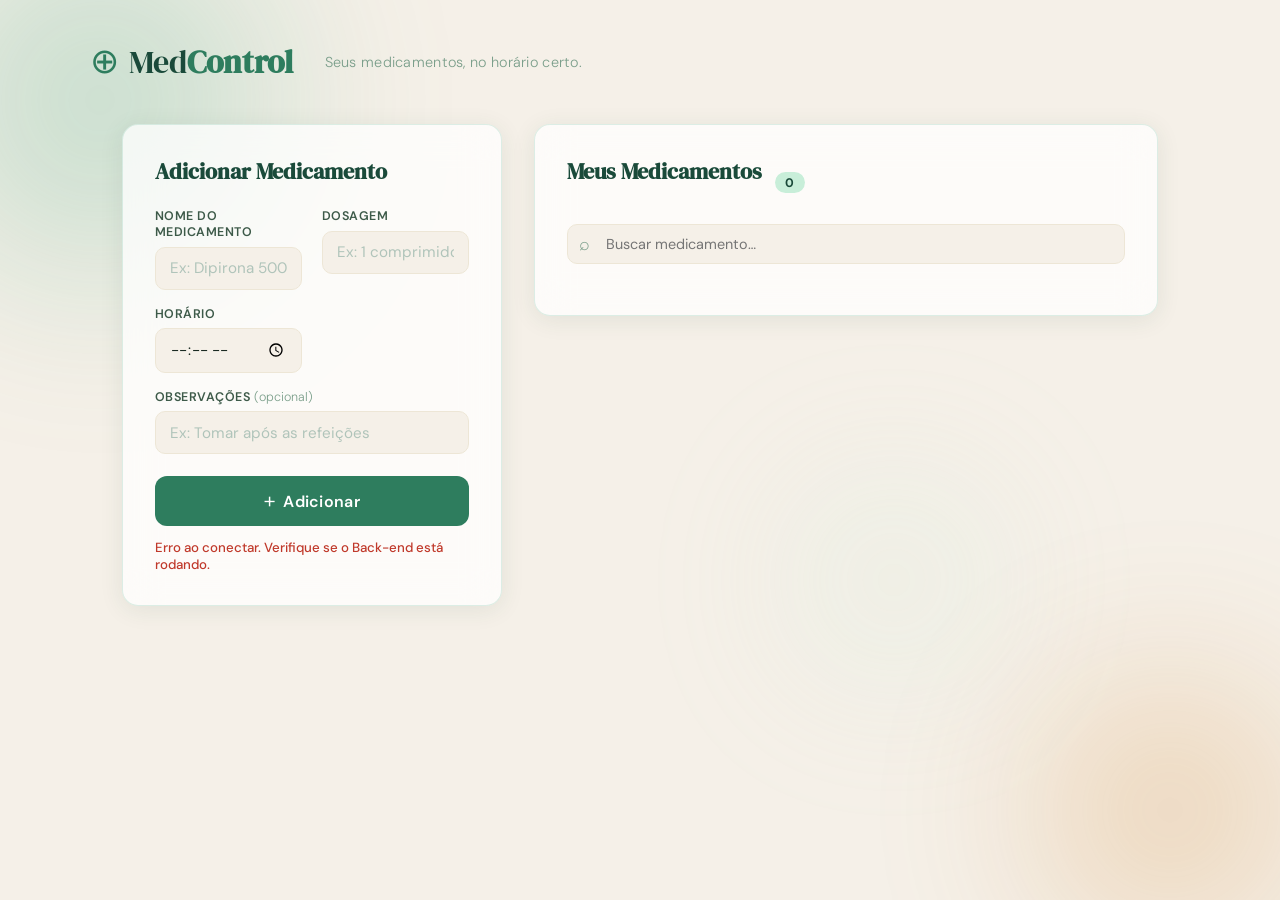
==== frontend/index.html @ b61b0a98 "Corrigindo o botão de adicionar e ajustando o caminho de inicialização do Uvicorn" ====
<!DOCTYPE html>
<html lang="pt-BR">
<head>
  <meta charset="UTF-8" />
  <meta name="viewport" content="width=device-width, initial-scale=1.0" />
  <title>MedControl — Seu Guia de Medicamentos</title>
  <link rel="stylesheet" href="style.css" />
  <link href="https://fonts.googleapis.com/css2?family=DM+Serif+Display:ital@0;1&family=DM+Sans:wght@300;400;500;600&display=swap" rel="stylesheet" />
</head>
<body>

  <div class="bg-orbs">
    <span class="orb orb-1"></span>
    <span class="orb orb-2"></span>
    <span class="orb orb-3"></span>
  </div>

  <header class="header">
    <div class="header-inner">
      <div class="logo">
        <span class="logo-icon">⊕</span>
        <span class="logo-text">Med<strong>Control</strong></span>
      </div>
      <p class="tagline">Seus medicamentos, no horário certo.</p>
    </div>
  </header>

  <main class="main">

    <section class="card card-form">
      <h2 class="card-title">Adicionar Medicamento</h2>

      <div class="form-grid">
        <div class="field">
          <label for="med-name">Nome do medicamento</label>
          <input type="text" id="med-name" placeholder="Ex: Dipirona 500mg" autocomplete="off" />
        </div>

        <div class="field">
          <label for="med-dose">Dosagem</label>
          <input type="text" id="med-dose" placeholder="Ex: 1 comprimido" autocomplete="off" />
        </div>

        <div class="field">
          <label for="med-time">Horário</label>
          <input type="time" id="med-time" />
        </div>

        <div class="field field-full">
          <label for="med-notes">Observações <span class="optional">(opcional)</span></label>
          <input type="text" id="med-notes" placeholder="Ex: Tomar após as refeições" autocomplete="off" />
        </div>
      </div>

      <button class="btn-add" id="btn-add">
        <span class="btn-icon">+</span> Adicionar
      </button>

      <p class="error-msg" id="error-msg"></p>
    </section>

    <section class="card card-list">
      <div class="list-header">
        <h2 class="card-title">Meus Medicamentos</h2>
        <span class="badge" id="count-badge">0</span>
      </div>

      <div class="search-wrap">
        <input type="text" id="search" placeholder="Buscar medicamento…" />
        <span class="search-icon">⌕</span>
      </div>

      <ul class="med-list" id="med-list">
        </ul>

      <div class="empty-state" id="empty-state">
        <span class="empty-icon">💊</span>
        <p>Nenhum medicamento cadastrado ainda.</p>
        <p class="empty-sub">Adicione o primeiro usando o formulário ao lado.</p>
      </div>
    </section>

  </main>

  <div class="modal-overlay" id="modal-overlay" style="display: none;">
    <div class="modal">
      <div class="modal-icon">⚠</div>
      <h3>Remover medicamento?</h3>
      <p id="modal-msg">Tem certeza que deseja remover este medicamento?</p>
      <div class="modal-actions">
        <button class="btn-cancel" id="btn-cancel">Cancelar</button>
        <button class="btn-confirm" id="btn-confirm">Sim, remover</button>
      </div>
    </div>
  </div>

  <div class="toast" id="toast"></div>

  <script src="./script.js" defer></script>
</body>
</html>
---- frontend/style.css ----
*,
*::before,
*::after {
    box-sizing: border-box;
    margin: 0;
    padding: 0;
}

:root {
    --green-deep: #1a4a3a;
    --green-mid: #2e7d5e;
    --green-light: #4aad87;
    --green-pale: #c8eed9;
    --cream: #f5f0e8;
    --cream-dark: #ede6d6;
    --amber: #d4832a;
    --amber-light: #f5c87e;
    --red: #c0392b;
    --text-dark: #1a2a22;
    --text-mid: #3d5a49;
    --text-light: #7a9e8a;
    --radius: 16px;
    --shadow: 0 8px 32px rgba(30, 74, 56, .12);
    --shadow-card: 0 4px 24px rgba(30, 74, 56, .09);
}

html {
    scroll-behavior: smooth;
}

body {
    font-family: 'DM Sans', sans-serif;
    background: var(--cream);
    color: var(--text-dark);
    min-height: 100vh;
    overflow-x: hidden;
}

/* ── Background orbs ── */
.bg-orbs {
    position: fixed;
    inset: 0;
    pointer-events: none;
    z-index: 0;
    overflow: hidden;
}

.orb {
    position: absolute;
    border-radius: 50%;
    filter: blur(80px);
    opacity: .35;
}

.orb-1 {
    width: 520px;
    height: 520px;
    background: radial-gradient(circle, #4aad87, transparent 70%);
    top: -160px;
    left: -160px;
    animation: drift 12s ease-in-out infinite alternate;
}

.orb-2 {
    width: 380px;
    height: 380px;
    background: radial-gradient(circle, #d4832a, transparent 70%);
    bottom: -100px;
    right: -80px;
    animation: drift 16s ease-in-out infinite alternate-reverse;
}

.orb-3 {
    width: 260px;
    height: 260px;
    background: radial-gradient(circle, #c8eed9, transparent 70%);
    top: 50%;
    right: 20%;
    animation: drift 20s ease-in-out infinite alternate;
}

@keyframes drift {
    from {
        transform: translate(0, 0);
    }

    to {
        transform: translate(30px, 30px);
    }
}

/* ── Header ── */
.header {
    position: relative;
    z-index: 1;
    padding: 2.5rem 2rem 1.5rem;
}

.header-inner {
    max-width: 1100px;
    margin: 0 auto;
    display: flex;
    align-items: center;
    gap: 2rem;
    flex-wrap: wrap;
}

.logo {
    display: flex;
    align-items: center;
    gap: .6rem;
    font-family: 'DM Serif Display', serif;
    font-size: 2rem;
    color: var(--green-deep);
}

.logo-icon {
    font-size: 2.2rem;
    color: var(--green-mid);
    line-height: 1;
}

.logo-text strong {
    color: var(--green-mid);
}

.tagline {
    font-size: .9rem;
    color: var(--text-light);
    font-weight: 300;
    letter-spacing: .02em;
}

/* ── Main layout ── */
.main {
    position: relative;
    z-index: 1;
    max-width: 1100px;
    margin: 0 auto;
    padding: 1rem 2rem 4rem;
    display: grid;
    grid-template-columns: 380px 1fr;
    gap: 2rem;
    align-items: start;
}

/* ── Cards ── */
.card {
    background: rgba(255, 255, 255, .75);
    backdrop-filter: blur(18px);
    -webkit-backdrop-filter: blur(18px);
    border: 1px solid rgba(74, 173, 135, .18);
    border-radius: var(--radius);
    padding: 2rem;
    box-shadow: var(--shadow-card);
    animation: fadeUp .5s ease both;
}

.card-list {
    animation-delay: .12s;
}

@keyframes fadeUp {
    from {
        opacity: 0;
        transform: translateY(20px);
    }

    to {
        opacity: 1;
        transform: translateY(0);
    }
}

.card-title {
    font-family: 'DM Serif Display', serif;
    font-size: 1.35rem;
    color: var(--green-deep);
    margin-bottom: 1.4rem;
}

/* ── Form ── */
.form-grid {
    display: grid;
    grid-template-columns: 1fr 1fr;
    gap: 1rem 1.2rem;
    margin-bottom: 1.4rem;
}

.field-full {
    grid-column: 1 / -1;
}

.field {
    display: flex;
    flex-direction: column;
    gap: .4rem;
}

.field label {
    font-size: .78rem;
    font-weight: 600;
    color: var(--text-mid);
    letter-spacing: .04em;
    text-transform: uppercase;
}

.optional {
    font-weight: 300;
    text-transform: none;
    color: var(--text-light);
    letter-spacing: 0;
}

.field input {
    background: var(--cream);
    border: 1.5px solid var(--cream-dark);
    border-radius: 10px;
    padding: .65rem .9rem;
    font-family: 'DM Sans', sans-serif;
    font-size: .95rem;
    color: var(--text-dark);
    transition: border-color .2s, box-shadow .2s;
    outline: none;
    width: 100%;
}

.field input:focus {
    border-color: var(--green-light);
    box-shadow: 0 0 0 3px rgba(74, 173, 135, .15);
}

.field input::placeholder {
    color: #b0c4ba;
}

.field input[type="time"] {
    cursor: pointer;
}

/* ── Botão adicionar ── */
.btn-add {
    width: 100%;
    background: var(--green-mid);
    color: #fff;
    border: none;
    border-radius: 12px;
    padding: .85rem 1.4rem;
    font-family: 'DM Sans', sans-serif;
    font-size: 1rem;
    font-weight: 600;
    cursor: pointer;
    display: flex;
    align-items: center;
    justify-content: center;
    gap: .5rem;
    transition: background .2s, transform .15s, box-shadow .2s;
    letter-spacing: .02em;
}

.btn-add:hover {
    background: var(--green-deep);
    transform: translateY(-2px);
    box-shadow: 0 6px 20px rgba(30, 74, 56, .25);
}

.btn-add:active {
    transform: translateY(0);
}

.btn-icon {
    font-size: 1.4rem;
    line-height: 1;
    font-weight: 300;
}

/* ── Erro ── */
.error-msg {
    margin-top: .8rem;
    font-size: .83rem;
    color: var(--red);
    min-height: 1.2em;
    font-weight: 500;
}

/* ── Lista header ── */
.list-header {
    display: flex;
    align-items: center;
    gap: .8rem;
    margin-bottom: 1rem;
}

.badge {
    background: var(--green-pale);
    color: var(--green-deep);
    border-radius: 20px;
    padding: .15rem .65rem;
    font-size: .78rem;
    font-weight: 700;
    min-width: 28px;
    text-align: center;
    transition: transform .2s;
}

/* ── Busca ── */
.search-wrap {
    position: relative;
    margin-bottom: 1.2rem;
}

.search-wrap input {
    width: 100%;
    background: var(--cream);
    border: 1.5px solid var(--cream-dark);
    border-radius: 10px;
    padding: .6rem .9rem .6rem 2.4rem;
    font-family: 'DM Sans', sans-serif;
    font-size: .9rem;
    color: var(--text-dark);
    outline: none;
    transition: border-color .2s, box-shadow .2s;
}

.search-wrap input:focus {
    border-color: var(--green-light);
    box-shadow: 0 0 0 3px rgba(74, 173, 135, .13);
}

.search-icon {
    position: absolute;
    left: .75rem;
    top: 50%;
    transform: translateY(-50%);
    color: var(--text-light);
    font-size: 1.1rem;
    pointer-events: none;
}

/* ── Lista de itens ── */
.med-list {
    list-style: none;
    display: flex;
    flex-direction: column;
    gap: .75rem;
    max-height: 440px;
    overflow-y: auto;
    padding-right: 4px;
}

.med-list::-webkit-scrollbar {
    width: 5px;
}

.med-list::-webkit-scrollbar-track {
    background: transparent;
}

.med-list::-webkit-scrollbar-thumb {
    background: var(--green-pale);
    border-radius: 10px;
}

/* ── Item ── */
.med-item {
    background: var(--cream);
    border: 1px solid var(--cream-dark);
    border-radius: 12px;
    padding: 1rem 1.1rem;
    display: grid;
    grid-template-columns: auto 1fr auto;
    align-items: center;
    gap: .8rem 1rem;
    animation: slideIn .3s ease both;
    transition: box-shadow .2s, transform .2s;
}

.med-item:hover {
    box-shadow: 0 4px 16px rgba(30, 74, 56, .1);
    transform: translateY(-1px);
}

@keyframes slideIn {
    from {
        opacity: 0;
        transform: translateX(-14px);
    }

    to {
        opacity: 1;
        transform: translateX(0);
    }
}

.med-item.removing {
    animation: slideOut .3s ease forwards;
}

@keyframes slideOut {
    to {
        opacity: 0;
        transform: translateX(20px);
        max-height: 0;
        padding: 0;
        margin: 0;
    }
}

.item-time-badge {
    background: var(--green-deep);
    color: #fff;
    border-radius: 8px;
    padding: .35rem .6rem;
    font-size: .82rem;
    font-weight: 700;
    letter-spacing: .05em;
    white-space: nowrap;
    font-variant-numeric: tabular-nums;
}

.item-info {
    overflow: hidden;
}

.item-name {
    font-weight: 600;
    font-size: 1rem;
    color: var(--text-dark);
    white-space: nowrap;
    overflow: hidden;
    text-overflow: ellipsis;
}

.item-dose {
    font-size: .8rem;
    color: var(--green-mid);
    font-weight: 500;
    margin-top: .15rem;
}

.item-notes {
    font-size: .78rem;
    color: var(--text-light);
    margin-top: .15rem;
    white-space: nowrap;
    overflow: hidden;
    text-overflow: ellipsis;
}

.btn-remove {
    background: none;
    border: 1.5px solid #e0d0d0;
    border-radius: 8px;
    width: 34px;
    height: 34px;
    display: flex;
    align-items: center;
    justify-content: center;
    cursor: pointer;
    color: #c0392b;
    font-size: 1rem;
    transition: background .18s, border-color .18s, transform .15s;
    flex-shrink: 0;
}

.btn-remove:hover {
    background: #ffeaea;
    border-color: #c0392b;
    transform: scale(1.1);
}

/* ── Empty state ── */
.empty-state {
    text-align: center;
    padding: 3rem 1rem;
    display: none;
    flex-direction: column;
    align-items: center;
    gap: .6rem;
}

.empty-state.visible {
    display: flex;
}

.empty-icon {
    font-size: 2.5rem;
}

.empty-state p {
    color: var(--text-mid);
    font-size: .95rem;
}

.empty-sub {
    color: var(--text-light) !important;
    font-size: .83rem !important;
}

/* ── Modal ── */
.modal-overlay {
    position: fixed;
    inset: 0;
    background: rgba(15, 35, 25, .45);
    backdrop-filter: blur(4px);
    z-index: 100;
    display: flex;
    align-items: center;
    justify-content: center;
    opacity: 0;
    pointer-events: none;
    transition: opacity .25s;
}

.modal-overlay.active {
    opacity: 1;
    pointer-events: all;
}

.modal {
    background: #fff;
    border-radius: var(--radius);
    padding: 2.2rem 2rem;
    max-width: 380px;
    width: 90%;
    text-align: center;
    box-shadow: 0 20px 60px rgba(15, 35, 25, .25);
    transform: scale(.92) translateY(16px);
    transition: transform .28s cubic-bezier(.34, 1.56, .64, 1);
}

.modal-overlay.active .modal {
    transform: scale(1) translateY(0);
}

.modal-icon {
    font-size: 2rem;
    color: var(--amber);
    margin-bottom: .8rem;
}

.modal h3 {
    font-family: 'DM Serif Display', serif;
    font-size: 1.3rem;
    color: var(--text-dark);
    margin-bottom: .5rem;
}

.modal p {
    color: var(--text-mid);
    font-size: .93rem;
}

.modal-actions {
    display: flex;
    gap: .8rem;
    margin-top: 1.5rem;
}

.btn-cancel,
.btn-confirm {
    flex: 1;
    border-radius: 10px;
    padding: .75rem;
    font-family: 'DM Sans', sans-serif;
    font-size: .95rem;
    font-weight: 600;
    cursor: pointer;
    border: none;
    transition: background .18s, transform .15s;
}

.btn-cancel {
    background: var(--cream-dark);
    color: var(--text-mid);
}

.btn-cancel:hover {
    background: #ddd6c8;
}

.btn-confirm {
    background: var(--red);
    color: #fff;
}

.btn-confirm:hover {
    background: #a93226;
    transform: translateY(-1px);
}

/* ── Toast ── */
.toast {
    position: fixed;
    bottom: 2rem;
    left: 50%;
    transform: translateX(-50%) translateY(80px);
    background: var(--green-deep);
    color: #fff;
    padding: .75rem 1.4rem;
    border-radius: 30px;
    font-size: .9rem;
    font-weight: 500;
    opacity: 0;
    transition: transform .35s cubic-bezier(.34, 1.56, .64, 1), opacity .3s;
    z-index: 200;
    white-space: nowrap;
    box-shadow: 0 6px 24px rgba(15, 35, 25, .22);
    pointer-events: none;
}

.toast.show {
    opacity: 1;
    transform: translateX(-50%) translateY(0);
}

/* ── Responsivo ── */
@media (max-width: 820px) {
    .main {
        grid-template-columns: 1fr;
        padding: 1rem 1.2rem 3rem;
    }

    .form-grid {
        grid-template-columns: 1fr;
    }

    .field-full {
        grid-column: auto;
    }

    .header-inner {
        flex-direction: column;
        align-items: flex-start;
        gap: .4rem;
    }
}

@media (max-width: 480px) {
    .logo {
        font-size: 1.6rem;
    }

    .card {
        padding: 1.4rem 1.2rem;
    }

    .med-item {
        grid-template-columns: auto 1fr auto;
        gap: .6rem;
    }
}
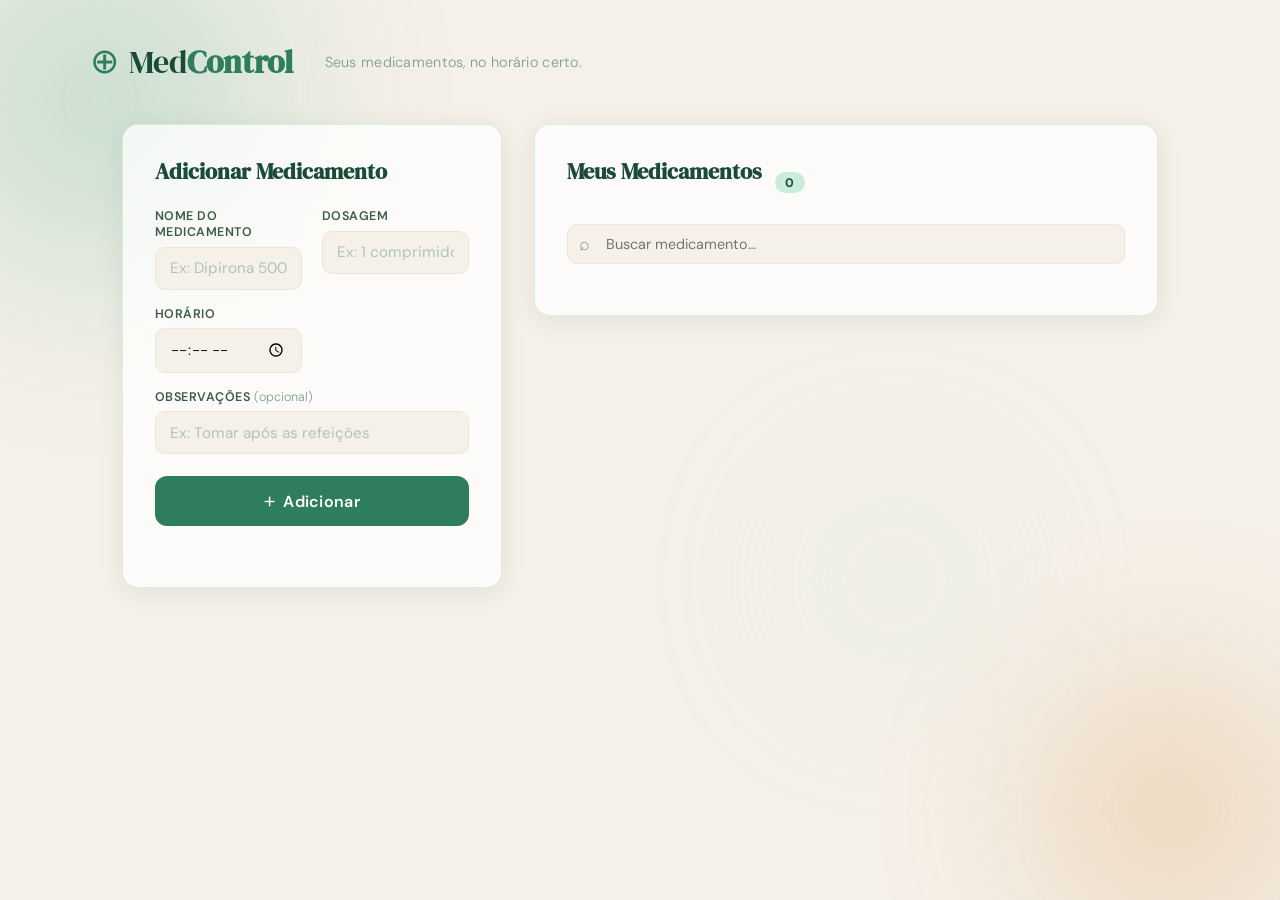
==== commit a9c4e0e9: "Teste de diagnostico: JS com alertas e correcao final" ====
--- a/frontend/index.html
+++ b/frontend/index.html
@@ -96,6 +96,6 @@
 
   <div class="toast" id="toast"></div>
 
-  <script src="./script.js" defer></script>
+  <script src="script.js"></script>
 </body>
 </html>
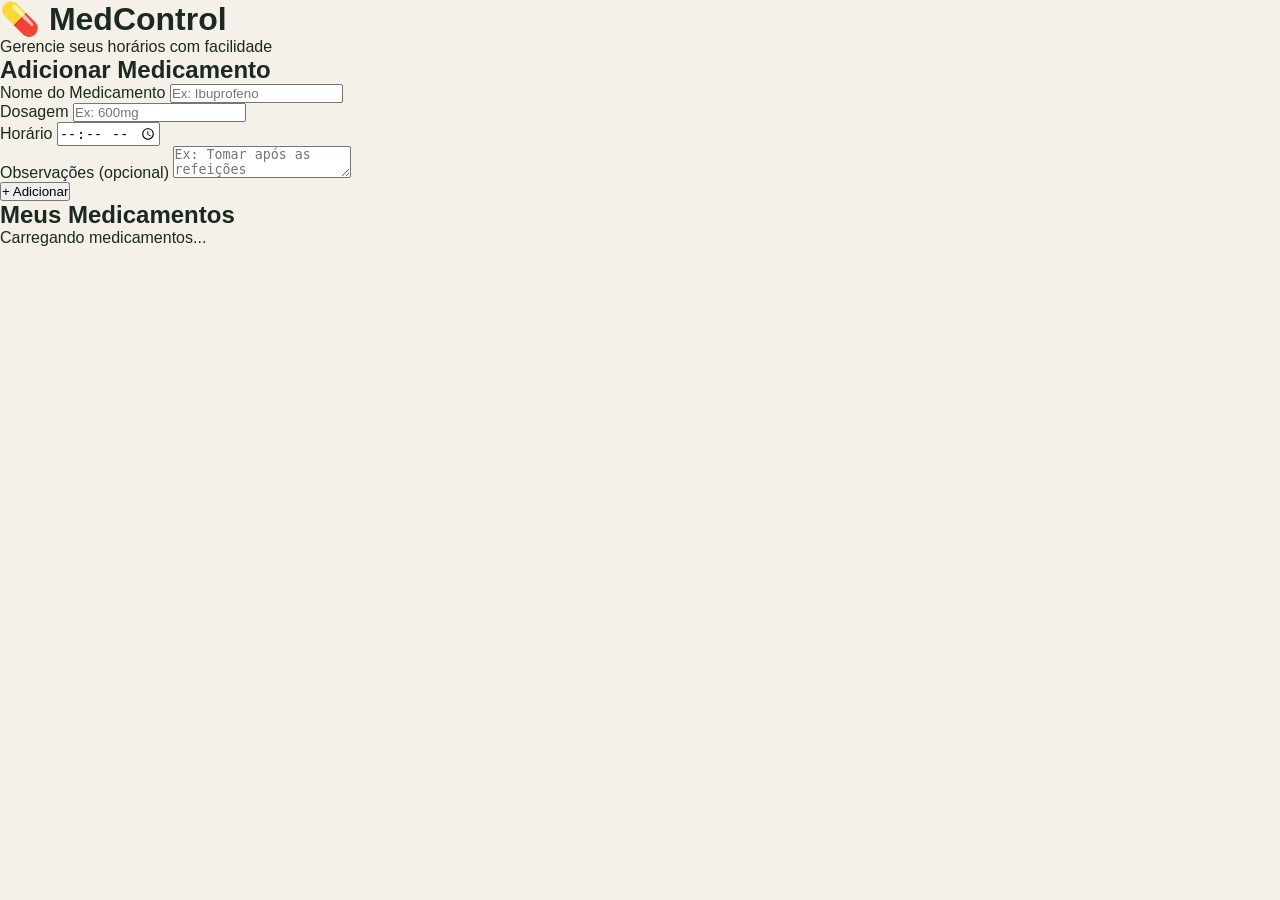
==== commit 21388a95: "HTML corrigido com todos os IDs necessarios" ====
--- a/frontend/index.html
+++ b/frontend/index.html
@@ -1,101 +1,56 @@
 <!DOCTYPE html>
-<html lang="pt-BR">
+<html lang="pt-br">
 <head>
-  <meta charset="UTF-8" />
-  <meta name="viewport" content="width=device-width, initial-scale=1.0" />
-  <title>MedControl — Seu Guia de Medicamentos</title>
-  <link rel="stylesheet" href="style.css" />
-  <link href="https://fonts.googleapis.com/css2?family=DM+Serif+Display:ital@0;1&family=DM+Sans:wght@300;400;500;600&display=swap" rel="stylesheet" />
+    <meta charset="UTF-8">
+    <meta name="viewport" content="width=device-width, initial-scale=1.0">
+    <title>MedControl - Gerenciador de Medicamentos</title>
+    <link rel="stylesheet" href="style.css">
 </head>
 <body>
 
-  <div class="bg-orbs">
-    <span class="orb orb-1"></span>
-    <span class="orb orb-2"></span>
-    <span class="orb orb-3"></span>
-  </div>
+    <div class="container">
+        <header>
+            <h1>💊 MedControl</h1>
+            <p>Gerencie seus horários com facilidade</p>
+        </header>
 
-  <header class="header">
-    <div class="header-inner">
-      <div class="logo">
-        <span class="logo-icon">⊕</span>
-        <span class="logo-text">Med<strong>Control</strong></span>
-      </div>
-      <p class="tagline">Seus medicamentos, no horário certo.</p>
+        <main>
+            <section class="form-section">
+                <h2>Adicionar Medicamento</h2>
+                <form id="form-medicamento">
+                    <div class="input-group">
+                        <label for="nome">Nome do Medicamento</label>
+                        <input type="text" id="nome" placeholder="Ex: Ibuprofeno" required>
+                    </div>
+
+                    <div class="input-group">
+                        <label for="dosagem">Dosagem</label>
+                        <input type="text" id="dosagem" placeholder="Ex: 600mg" required>
+                    </div>
+
+                    <div class="input-group">
+                        <label for="horario">Horário</label>
+                        <input type="time" id="horario" required>
+                    </div>
+
+                    <div class="input-group">
+                        <label for="observacoes">Observações (opcional)</label>
+                        <textarea id="observacoes" placeholder="Ex: Tomar após as refeições"></textarea>
+                    </div>
+
+                    <button type="submit" id="btn-adicionar">+ Adicionar</button>
+                </form>
+            </section>
+
+            <section class="lista-section">
+                <h2>Meus Medicamentos</h2>
+                <div id="lista-medicamentos">
+                    <p class="loading">Carregando medicamentos...</p>
+                </div>
+            </section>
+        </main>
     </div>
-  </header>
 
-  <main class="main">
-
-    <section class="card card-form">
-      <h2 class="card-title">Adicionar Medicamento</h2>
-
-      <div class="form-grid">
-        <div class="field">
-          <label for="med-name">Nome do medicamento</label>
-          <input type="text" id="med-name" placeholder="Ex: Dipirona 500mg" autocomplete="off" />
-        </div>
-
-        <div class="field">
-          <label for="med-dose">Dosagem</label>
-          <input type="text" id="med-dose" placeholder="Ex: 1 comprimido" autocomplete="off" />
-        </div>
-
-        <div class="field">
-          <label for="med-time">Horário</label>
-          <input type="time" id="med-time" />
-        </div>
-
-        <div class="field field-full">
-          <label for="med-notes">Observações <span class="optional">(opcional)</span></label>
-          <input type="text" id="med-notes" placeholder="Ex: Tomar após as refeições" autocomplete="off" />
-        </div>
-      </div>
-
-      <button class="btn-add" id="btn-add">
-        <span class="btn-icon">+</span> Adicionar
-      </button>
-
-      <p class="error-msg" id="error-msg"></p>
-    </section>
-
-    <section class="card card-list">
-      <div class="list-header">
-        <h2 class="card-title">Meus Medicamentos</h2>
-        <span class="badge" id="count-badge">0</span>
-      </div>
-
-      <div class="search-wrap">
-        <input type="text" id="search" placeholder="Buscar medicamento…" />
-        <span class="search-icon">⌕</span>
-      </div>
-
-      <ul class="med-list" id="med-list">
-        </ul>
-
-      <div class="empty-state" id="empty-state">
-        <span class="empty-icon">💊</span>
-        <p>Nenhum medicamento cadastrado ainda.</p>
-        <p class="empty-sub">Adicione o primeiro usando o formulário ao lado.</p>
-      </div>
-    </section>
-
-  </main>
-
-  <div class="modal-overlay" id="modal-overlay" style="display: none;">
-    <div class="modal">
-      <div class="modal-icon">⚠</div>
-      <h3>Remover medicamento?</h3>
-      <p id="modal-msg">Tem certeza que deseja remover este medicamento?</p>
-      <div class="modal-actions">
-        <button class="btn-cancel" id="btn-cancel">Cancelar</button>
-        <button class="btn-confirm" id="btn-confirm">Sim, remover</button>
-      </div>
-    </div>
-  </div>
-
-  <div class="toast" id="toast"></div>
-
-  <script src="script.js"></script>
+    <script src="script.js"></script>
 </body>
 </html>
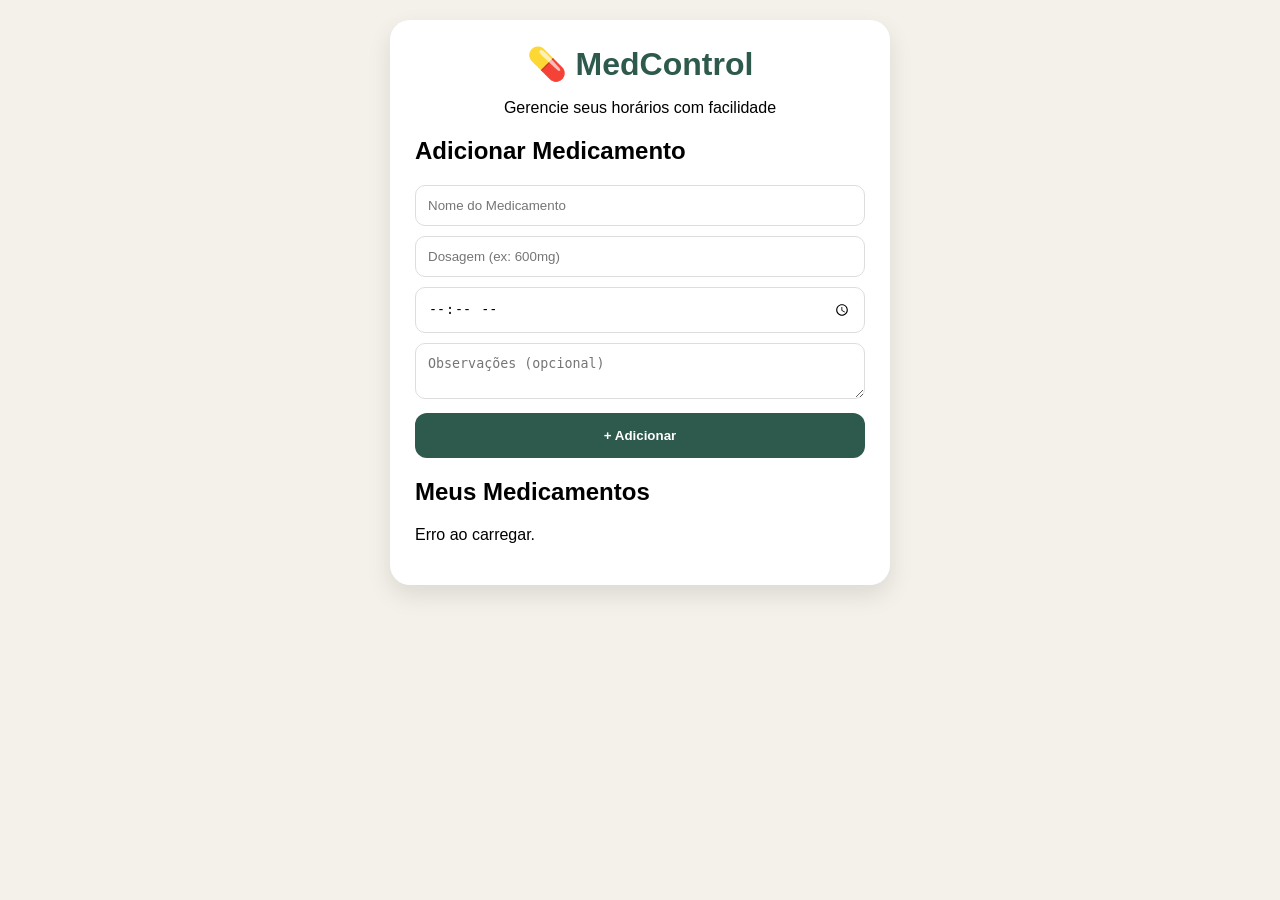
==== commit 0a96e7ce: "Sistema completo com remover e visual novo" ====
--- a/frontend/index.html
+++ b/frontend/index.html
@@ -3,54 +3,34 @@
 <head>
     <meta charset="UTF-8">
     <meta name="viewport" content="width=device-width, initial-scale=1.0">
-    <title>MedControl - Gerenciador de Medicamentos</title>
+    <title>MedControl</title>
     <link rel="stylesheet" href="style.css">
 </head>
 <body>
-
     <div class="container">
         <header>
             <h1>💊 MedControl</h1>
             <p>Gerencie seus horários com facilidade</p>
         </header>
 
-        <main>
-            <section class="form-section">
-                <h2>Adicionar Medicamento</h2>
-                <form id="form-medicamento">
-                    <div class="input-group">
-                        <label for="nome">Nome do Medicamento</label>
-                        <input type="text" id="nome" placeholder="Ex: Ibuprofeno" required>
-                    </div>
+        <section class="form-section">
+            <h2>Adicionar Medicamento</h2>
+            <form id="form-medicamento">
+                <input type="text" id="nome" placeholder="Nome do Medicamento" required>
+                <input type="text" id="dosagem" placeholder="Dosagem (ex: 600mg)" required>
+                <input type="time" id="horario" required>
+                <textarea id="observacoes" placeholder="Observações (opcional)"></textarea>
+                <button type="submit">+ Adicionar</button>
+            </form>
+        </section>
 
-                    <div class="input-group">
-                        <label for="dosagem">Dosagem</label>
-                        <input type="text" id="dosagem" placeholder="Ex: 600mg" required>
-                    </div>
-
-                    <div class="input-group">
-                        <label for="horario">Horário</label>
-                        <input type="time" id="horario" required>
-                    </div>
-
-                    <div class="input-group">
-                        <label for="observacoes">Observações (opcional)</label>
-                        <textarea id="observacoes" placeholder="Ex: Tomar após as refeições"></textarea>
-                    </div>
-
-                    <button type="submit" id="btn-adicionar">+ Adicionar</button>
-                </form>
-            </section>
-
-            <section class="lista-section">
-                <h2>Meus Medicamentos</h2>
-                <div id="lista-medicamentos">
-                    <p class="loading">Carregando medicamentos...</p>
-                </div>
-            </section>
-        </main>
+        <section class="lista-section">
+            <h2>Meus Medicamentos</h2>
+            <div id="lista-medicamentos">
+                <p>Carregando...</p>
+            </div>
+        </section>
     </div>
-
     <script src="script.js"></script>
 </body>
 </html>
--- a/frontend/style.css
+++ b/frontend/style.css
@@ -1,652 +1,58 @@
-*,
-*::before,
-*::after {
-    box-sizing: border-box;
+body {
+    font-family: 'Segoe UI', sans-serif;
+    background-color: #f4f1ea;
+    display: flex;
+    justify-content: center;
+    padding: 20px;
     margin: 0;
-    padding: 0;
 }
 
-:root {
-    --green-deep: #1a4a3a;
-    --green-mid: #2e7d5e;
-    --green-light: #4aad87;
-    --green-pale: #c8eed9;
-    --cream: #f5f0e8;
-    --cream-dark: #ede6d6;
-    --amber: #d4832a;
-    --amber-light: #f5c87e;
-    --red: #c0392b;
-    --text-dark: #1a2a22;
-    --text-mid: #3d5a49;
-    --text-light: #7a9e8a;
-    --radius: 16px;
-    --shadow: 0 8px 32px rgba(30, 74, 56, .12);
-    --shadow-card: 0 4px 24px rgba(30, 74, 56, .09);
+.container {
+    background: white;
+    width: 100%;
+    max-width: 450px;
+    padding: 25px;
+    border-radius: 20px;
+    box-shadow: 0 10px 25px rgba(0,0,0,0.1);
 }
 
-html {
-    scroll-behavior: smooth;
+header { text-align: center; margin-bottom: 20px; }
+h1 { color: #2d5a4c; margin: 0; }
+
+input, textarea {
+    width: 100%;
+    padding: 12px;
+    margin-bottom: 10px;
+    border: 1px solid #ddd;
+    border-radius: 10px;
+    box-sizing: border-box;
 }
 
-body {
-    font-family: 'DM Sans', sans-serif;
-    background: var(--cream);
-    color: var(--text-dark);
-    min-height: 100vh;
-    overflow-x: hidden;
-}
-
-/* ── Background orbs ── */
-.bg-orbs {
-    position: fixed;
-    inset: 0;
-    pointer-events: none;
-    z-index: 0;
-    overflow: hidden;
-}
-
-.orb {
-    position: absolute;
-    border-radius: 50%;
-    filter: blur(80px);
-    opacity: .35;
-}
-
-.orb-1 {
-    width: 520px;
-    height: 520px;
-    background: radial-gradient(circle, #4aad87, transparent 70%);
-    top: -160px;
-    left: -160px;
-    animation: drift 12s ease-in-out infinite alternate;
-}
-
-.orb-2 {
-    width: 380px;
-    height: 380px;
-    background: radial-gradient(circle, #d4832a, transparent 70%);
-    bottom: -100px;
-    right: -80px;
-    animation: drift 16s ease-in-out infinite alternate-reverse;
-}
-
-.orb-3 {
-    width: 260px;
-    height: 260px;
-    background: radial-gradient(circle, #c8eed9, transparent 70%);
-    top: 50%;
-    right: 20%;
-    animation: drift 20s ease-in-out infinite alternate;
-}
-
-@keyframes drift {
-    from {
-        transform: translate(0, 0);
-    }
-
-    to {
-        transform: translate(30px, 30px);
-    }
-}
-
-/* ── Header ── */
-.header {
-    position: relative;
-    z-index: 1;
-    padding: 2.5rem 2rem 1.5rem;
-}
-
-.header-inner {
-    max-width: 1100px;
-    margin: 0 auto;
-    display: flex;
-    align-items: center;
-    gap: 2rem;
-    flex-wrap: wrap;
-}
-
-.logo {
-    display: flex;
-    align-items: center;
-    gap: .6rem;
-    font-family: 'DM Serif Display', serif;
-    font-size: 2rem;
-    color: var(--green-deep);
-}
-
-.logo-icon {
-    font-size: 2.2rem;
-    color: var(--green-mid);
-    line-height: 1;
-}
-
-.logo-text strong {
-    color: var(--green-mid);
-}
-
-.tagline {
-    font-size: .9rem;
-    color: var(--text-light);
-    font-weight: 300;
-    letter-spacing: .02em;
-}
-
-/* ── Main layout ── */
-.main {
-    position: relative;
-    z-index: 1;
-    max-width: 1100px;
-    margin: 0 auto;
-    padding: 1rem 2rem 4rem;
-    display: grid;
-    grid-template-columns: 380px 1fr;
-    gap: 2rem;
-    align-items: start;
-}
-
-/* ── Cards ── */
-.card {
-    background: rgba(255, 255, 255, .75);
-    backdrop-filter: blur(18px);
-    -webkit-backdrop-filter: blur(18px);
-    border: 1px solid rgba(74, 173, 135, .18);
-    border-radius: var(--radius);
-    padding: 2rem;
-    box-shadow: var(--shadow-card);
-    animation: fadeUp .5s ease both;
-}
-
-.card-list {
-    animation-delay: .12s;
-}
-
-@keyframes fadeUp {
-    from {
-        opacity: 0;
-        transform: translateY(20px);
-    }
-
-    to {
-        opacity: 1;
-        transform: translateY(0);
-    }
-}
-
-.card-title {
-    font-family: 'DM Serif Display', serif;
-    font-size: 1.35rem;
-    color: var(--green-deep);
-    margin-bottom: 1.4rem;
-}
-
-/* ── Form ── */
-.form-grid {
-    display: grid;
-    grid-template-columns: 1fr 1fr;
-    gap: 1rem 1.2rem;
-    margin-bottom: 1.4rem;
-}
-
-.field-full {
-    grid-column: 1 / -1;
-}
-
-.field {
-    display: flex;
-    flex-direction: column;
-    gap: .4rem;
-}
-
-.field label {
-    font-size: .78rem;
-    font-weight: 600;
-    color: var(--text-mid);
-    letter-spacing: .04em;
-    text-transform: uppercase;
-}
-
-.optional {
-    font-weight: 300;
-    text-transform: none;
-    color: var(--text-light);
-    letter-spacing: 0;
-}
-
-.field input {
-    background: var(--cream);
-    border: 1.5px solid var(--cream-dark);
-    border-radius: 10px;
-    padding: .65rem .9rem;
-    font-family: 'DM Sans', sans-serif;
-    font-size: .95rem;
-    color: var(--text-dark);
-    transition: border-color .2s, box-shadow .2s;
-    outline: none;
+button {
     width: 100%;
-}
-
-.field input:focus {
-    border-color: var(--green-light);
-    box-shadow: 0 0 0 3px rgba(74, 173, 135, .15);
-}
-
-.field input::placeholder {
-    color: #b0c4ba;
-}
-
-.field input[type="time"] {
+    padding: 15px;
+    background-color: #2d5a4c;
+    color: white;
+    border: none;
+    border-radius: 12px;
+    font-weight: bold;
     cursor: pointer;
 }
 
-/* ── Botão adicionar ── */
-.btn-add {
-    width: 100%;
-    background: var(--green-mid);
-    color: #fff;
-    border: none;
-    border-radius: 12px;
-    padding: .85rem 1.4rem;
-    font-family: 'DM Sans', sans-serif;
-    font-size: 1rem;
-    font-weight: 600;
-    cursor: pointer;
+.medicamento-item {
+    background: #f9f9f9;
+    padding: 15px;
+    margin-top: 15px;
+    border-radius: 10px;
     display: flex;
+    justify-content: space-between;
     align-items: center;
-    justify-content: center;
-    gap: .5rem;
-    transition: background .2s, transform .15s, box-shadow .2s;
-    letter-spacing: .02em;
+    border-left: 5px solid #2d5a4c;
 }
 
-.btn-add:hover {
-    background: var(--green-deep);
-    transform: translateY(-2px);
-    box-shadow: 0 6px 20px rgba(30, 74, 56, .25);
-}
-
-.btn-add:active {
-    transform: translateY(0);
-}
-
-.btn-icon {
-    font-size: 1.4rem;
-    line-height: 1;
-    font-weight: 300;
-}
-
-/* ── Erro ── */
-.error-msg {
-    margin-top: .8rem;
-    font-size: .83rem;
-    color: var(--red);
-    min-height: 1.2em;
-    font-weight: 500;
-}
-
-/* ── Lista header ── */
-.list-header {
-    display: flex;
-    align-items: center;
-    gap: .8rem;
-    margin-bottom: 1rem;
-}
-
-.badge {
-    background: var(--green-pale);
-    color: var(--green-deep);
-    border-radius: 20px;
-    padding: .15rem .65rem;
-    font-size: .78rem;
-    font-weight: 700;
-    min-width: 28px;
-    text-align: center;
-    transition: transform .2s;
-}
-
-/* ── Busca ── */
-.search-wrap {
-    position: relative;
-    margin-bottom: 1.2rem;
-}
-
-.search-wrap input {
-    width: 100%;
-    background: var(--cream);
-    border: 1.5px solid var(--cream-dark);
-    border-radius: 10px;
-    padding: .6rem .9rem .6rem 2.4rem;
-    font-family: 'DM Sans', sans-serif;
-    font-size: .9rem;
-    color: var(--text-dark);
-    outline: none;
-    transition: border-color .2s, box-shadow .2s;
-}
-
-.search-wrap input:focus {
-    border-color: var(--green-light);
-    box-shadow: 0 0 0 3px rgba(74, 173, 135, .13);
-}
-
-.search-icon {
-    position: absolute;
-    left: .75rem;
-    top: 50%;
-    transform: translateY(-50%);
-    color: var(--text-light);
-    font-size: 1.1rem;
-    pointer-events: none;
-}
-
-/* ── Lista de itens ── */
-.med-list {
-    list-style: none;
-    display: flex;
-    flex-direction: column;
-    gap: .75rem;
-    max-height: 440px;
-    overflow-y: auto;
-    padding-right: 4px;
-}
-
-.med-list::-webkit-scrollbar {
-    width: 5px;
-}
-
-.med-list::-webkit-scrollbar-track {
-    background: transparent;
-}
-
-.med-list::-webkit-scrollbar-thumb {
-    background: var(--green-pale);
-    border-radius: 10px;
-}
-
-/* ── Item ── */
-.med-item {
-    background: var(--cream);
-    border: 1px solid var(--cream-dark);
-    border-radius: 12px;
-    padding: 1rem 1.1rem;
-    display: grid;
-    grid-template-columns: auto 1fr auto;
-    align-items: center;
-    gap: .8rem 1rem;
-    animation: slideIn .3s ease both;
-    transition: box-shadow .2s, transform .2s;
-}
-
-.med-item:hover {
-    box-shadow: 0 4px 16px rgba(30, 74, 56, .1);
-    transform: translateY(-1px);
-}
-
-@keyframes slideIn {
-    from {
-        opacity: 0;
-        transform: translateX(-14px);
-    }
-
-    to {
-        opacity: 1;
-        transform: translateX(0);
-    }
-}
-
-.med-item.removing {
-    animation: slideOut .3s ease forwards;
-}
-
-@keyframes slideOut {
-    to {
-        opacity: 0;
-        transform: translateX(20px);
-        max-height: 0;
-        padding: 0;
-        margin: 0;
-    }
-}
-
-.item-time-badge {
-    background: var(--green-deep);
-    color: #fff;
-    border-radius: 8px;
-    padding: .35rem .6rem;
-    font-size: .82rem;
-    font-weight: 700;
-    letter-spacing: .05em;
-    white-space: nowrap;
-    font-variant-numeric: tabular-nums;
-}
-
-.item-info {
-    overflow: hidden;
-}
-
-.item-name {
-    font-weight: 600;
-    font-size: 1rem;
-    color: var(--text-dark);
-    white-space: nowrap;
-    overflow: hidden;
-    text-overflow: ellipsis;
-}
-
-.item-dose {
-    font-size: .8rem;
-    color: var(--green-mid);
-    font-weight: 500;
-    margin-top: .15rem;
-}
-
-.item-notes {
-    font-size: .78rem;
-    color: var(--text-light);
-    margin-top: .15rem;
-    white-space: nowrap;
-    overflow: hidden;
-    text-overflow: ellipsis;
-}
-
-.btn-remove {
-    background: none;
-    border: 1.5px solid #e0d0d0;
-    border-radius: 8px;
-    width: 34px;
-    height: 34px;
-    display: flex;
-    align-items: center;
-    justify-content: center;
-    cursor: pointer;
-    color: #c0392b;
-    font-size: 1rem;
-    transition: background .18s, border-color .18s, transform .15s;
-    flex-shrink: 0;
-}
-
-.btn-remove:hover {
-    background: #ffeaea;
-    border-color: #c0392b;
-    transform: scale(1.1);
-}
-
-/* ── Empty state ── */
-.empty-state {
-    text-align: center;
-    padding: 3rem 1rem;
-    display: none;
-    flex-direction: column;
-    align-items: center;
-    gap: .6rem;
-}
-
-.empty-state.visible {
-    display: flex;
-}
-
-.empty-icon {
-    font-size: 2.5rem;
-}
-
-.empty-state p {
-    color: var(--text-mid);
-    font-size: .95rem;
-}
-
-.empty-sub {
-    color: var(--text-light) !important;
-    font-size: .83rem !important;
-}
-
-/* ── Modal ── */
-.modal-overlay {
-    position: fixed;
-    inset: 0;
-    background: rgba(15, 35, 25, .45);
-    backdrop-filter: blur(4px);
-    z-index: 100;
-    display: flex;
-    align-items: center;
-    justify-content: center;
-    opacity: 0;
-    pointer-events: none;
-    transition: opacity .25s;
-}
-
-.modal-overlay.active {
-    opacity: 1;
-    pointer-events: all;
-}
-
-.modal {
-    background: #fff;
-    border-radius: var(--radius);
-    padding: 2.2rem 2rem;
-    max-width: 380px;
-    width: 90%;
-    text-align: center;
-    box-shadow: 0 20px 60px rgba(15, 35, 25, .25);
-    transform: scale(.92) translateY(16px);
-    transition: transform .28s cubic-bezier(.34, 1.56, .64, 1);
-}
-
-.modal-overlay.active .modal {
-    transform: scale(1) translateY(0);
-}
-
-.modal-icon {
-    font-size: 2rem;
-    color: var(--amber);
-    margin-bottom: .8rem;
-}
-
-.modal h3 {
-    font-family: 'DM Serif Display', serif;
-    font-size: 1.3rem;
-    color: var(--text-dark);
-    margin-bottom: .5rem;
-}
-
-.modal p {
-    color: var(--text-mid);
-    font-size: .93rem;
-}
-
-.modal-actions {
-    display: flex;
-    gap: .8rem;
-    margin-top: 1.5rem;
-}
-
-.btn-cancel,
-.btn-confirm {
-    flex: 1;
-    border-radius: 10px;
-    padding: .75rem;
-    font-family: 'DM Sans', sans-serif;
-    font-size: .95rem;
-    font-weight: 600;
-    cursor: pointer;
-    border: none;
-    transition: background .18s, transform .15s;
-}
-
-.btn-cancel {
-    background: var(--cream-dark);
-    color: var(--text-mid);
-}
-
-.btn-cancel:hover {
-    background: #ddd6c8;
-}
-
-.btn-confirm {
-    background: var(--red);
-    color: #fff;
-}
-
-.btn-confirm:hover {
-    background: #a93226;
-    transform: translateY(-1px);
-}
-
-/* ── Toast ── */
-.toast {
-    position: fixed;
-    bottom: 2rem;
-    left: 50%;
-    transform: translateX(-50%) translateY(80px);
-    background: var(--green-deep);
-    color: #fff;
-    padding: .75rem 1.4rem;
-    border-radius: 30px;
-    font-size: .9rem;
-    font-weight: 500;
-    opacity: 0;
-    transition: transform .35s cubic-bezier(.34, 1.56, .64, 1), opacity .3s;
-    z-index: 200;
-    white-space: nowrap;
-    box-shadow: 0 6px 24px rgba(15, 35, 25, .22);
-    pointer-events: none;
-}
-
-.toast.show {
-    opacity: 1;
-    transform: translateX(-50%) translateY(0);
-}
-
-/* ── Responsivo ── */
-@media (max-width: 820px) {
-    .main {
-        grid-template-columns: 1fr;
-        padding: 1rem 1.2rem 3rem;
-    }
-
-    .form-grid {
-        grid-template-columns: 1fr;
-    }
-
-    .field-full {
-        grid-column: auto;
-    }
-
-    .header-inner {
-        flex-direction: column;
-        align-items: flex-start;
-        gap: .4rem;
-    }
-}
-
-@media (max-width: 480px) {
-    .logo {
-        font-size: 1.6rem;
-    }
-
-    .card {
-        padding: 1.4rem 1.2rem;
-    }
-
-    .med-item {
-        grid-template-columns: auto 1fr auto;
-        gap: .6rem;
-    }
+.btn-delete {
+    background-color: #ff4d4d;
+    width: auto;
+    padding: 8px 12px;
+    font-size: 0.8rem;
 }
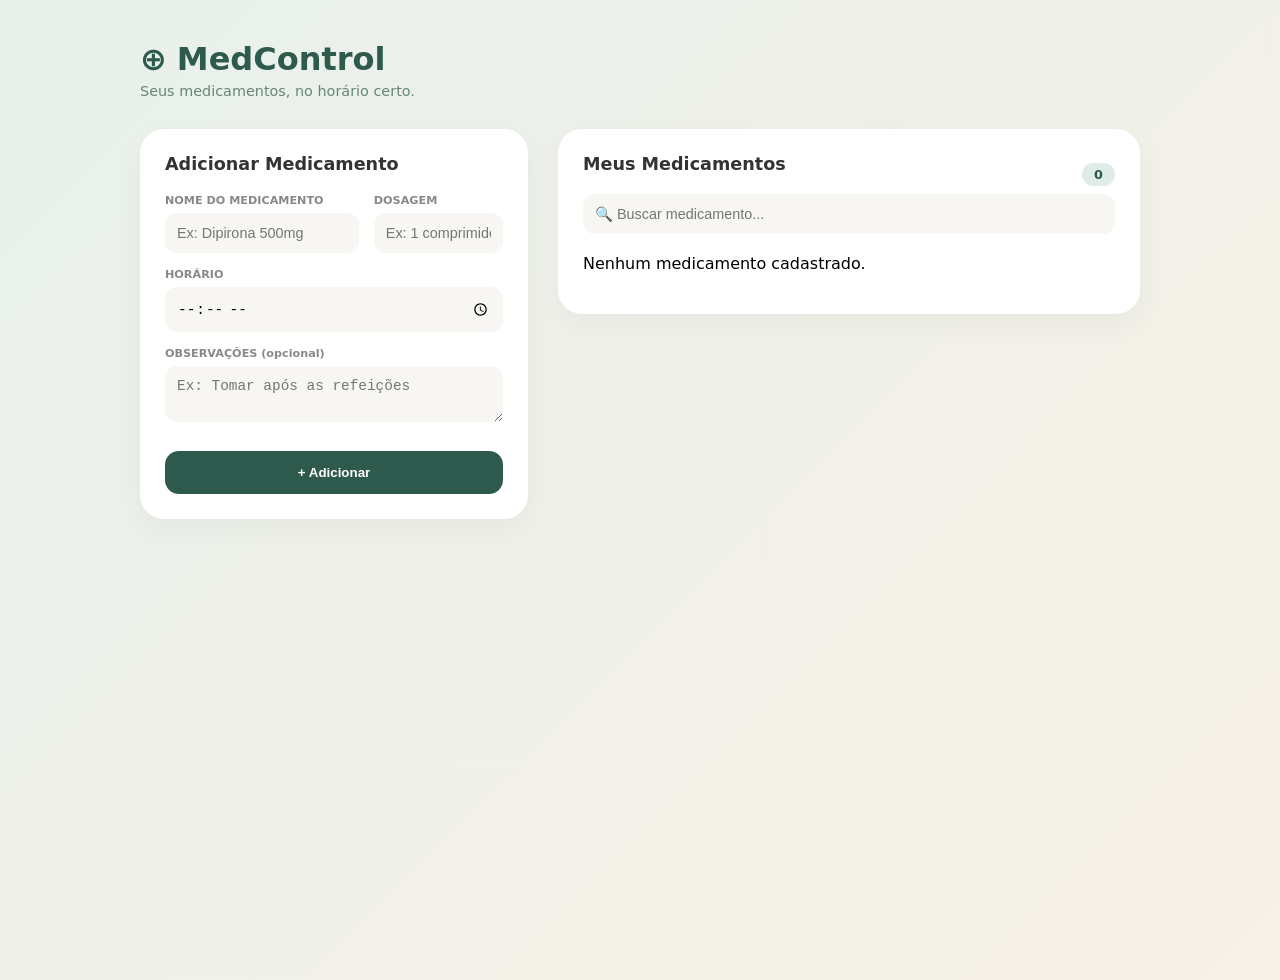
==== commit cf2b84e4: "Voltando para o layout de dois cards e limpando interface" ====
--- a/frontend/index.html
+++ b/frontend/index.html
@@ -7,29 +7,56 @@
     <link rel="stylesheet" href="style.css">
 </head>
 <body>
-    <div class="container">
-        <header>
-            <h1>💊 MedControl</h1>
-            <p>Gerencie seus horários com facilidade</p>
+    <div class="dashboard">
+        <header class="main-header">
+            <h1><span class="logo-icon">⊕</span> MedControl</h1>
+            <p>Seus medicamentos, no horário certo.</p>
         </header>
 
-        <section class="form-section">
-            <h2>Adicionar Medicamento</h2>
-            <form id="form-medicamento">
-                <input type="text" id="nome" placeholder="Nome do Medicamento" required>
-                <input type="text" id="dosagem" placeholder="Dosagem (ex: 600mg)" required>
-                <input type="time" id="horario" required>
-                <textarea id="observacoes" placeholder="Observações (opcional)"></textarea>
-                <button type="submit">+ Adicionar</button>
-            </form>
-        </section>
+        <div class="content-wrapper">
+            <section class="card add-card">
+                <h2>Adicionar Medicamento</h2>
+                <form id="form-medicamento">
+                    <div class="input-row">
+                        <div class="input-group">
+                            <label>NOME DO MEDICAMENTO</label>
+                            <input type="text" id="nome" placeholder="Ex: Dipirona 500mg" required>
+                        </div>
+                        <div class="input-group">
+                            <label>DOSAGEM</label>
+                            <input type="text" id="dosagem" placeholder="Ex: 1 comprimido" required>
+                        </div>
+                    </div>
 
-        <section class="lista-section">
-            <h2>Meus Medicamentos</h2>
-            <div id="lista-medicamentos">
-                <p>Carregando...</p>
-            </div>
-        </section>
+                    <div class="input-group">
+                        <label>HORÁRIO</label>
+                        <input type="time" id="horario" required>
+                    </div>
+
+                    <div class="input-group">
+                        <label>OBSERVAÇÕES <span class="optional">(opcional)</span></label>
+                        <textarea id="observacoes" placeholder="Ex: Tomar após as refeições"></textarea>
+                    </div>
+
+                    <button type="submit" id="btn-submit">+ Adicionar</button>
+                </form>
+            </section>
+
+            <section class="card list-card">
+                <div class="list-header">
+                    <h2>Meus Medicamentos</h2>
+                    <span id="contador-meds" class="badge">0</span>
+                </div>
+                
+                <div class="search-bar">
+                    <input type="text" placeholder="🔍 Buscar medicamento...">
+                </div>
+
+                <div id="lista-medicamentos">
+                    <p class="empty-state">Nenhum medicamento cadastrado.</p>
+                </div>
+            </section>
+        </div>
     </div>
     <script src="script.js"></script>
 </body>
--- a/frontend/style.css
+++ b/frontend/style.css
@@ -1,58 +1,100 @@
+:root {
+    --primary: #2d5a4c;
+    --bg-gradient: linear-gradient(135deg, #e8f0eb 0%, #f7f1e6 100%);
+    --card-bg: #ffffff;
+}
+
 body {
-    font-family: 'Segoe UI', sans-serif;
-    background-color: #f4f1ea;
+    font-family: 'Segoe UI', system-ui, sans-serif;
+    background: var(--bg-gradient);
+    margin: 0;
+    min-height: 100vh;
     display: flex;
     justify-content: center;
-    padding: 20px;
-    margin: 0;
+    padding: 40px 20px;
 }
 
-.container {
-    background: white;
-    width: 100%;
-    max-width: 450px;
-    padding: 25px;
-    border-radius: 20px;
-    box-shadow: 0 10px 25px rgba(0,0,0,0.1);
+.dashboard { width: 100%; max-width: 1000px; }
+
+.main-header { margin-bottom: 30px; color: var(--primary); }
+.main-header h1 { margin: 0; display: flex; align-items: center; gap: 10px; }
+.main-header p { margin: 5px 0; opacity: 0.7; font-size: 0.9rem; }
+
+.content-wrapper {
+    display: grid;
+    grid-template-columns: 1fr 1.5fr; /* Cria as duas colunas */
+    gap: 30px;
+    align-items: start;
 }
 
-header { text-align: center; margin-bottom: 20px; }
-h1 { color: #2d5a4c; margin: 0; }
+.card {
+    background: var(--card-bg);
+    padding: 25px;
+    border-radius: 24px;
+    box-shadow: 0 10px 30px rgba(0,0,0,0.04);
+}
+
+h2 { font-size: 1.1rem; color: #333; margin-top: 0; margin-bottom: 20px; }
+
+.input-group { margin-bottom: 15px; }
+.input-row { display: grid; grid-template-columns: 1.5fr 1fr; gap: 15px; }
+
+label {
+    display: block;
+    font-size: 0.7rem;
+    font-weight: bold;
+    color: #888;
+    margin-bottom: 6px;
+}
 
 input, textarea {
     width: 100%;
     padding: 12px;
-    margin-bottom: 10px;
-    border: 1px solid #ddd;
-    border-radius: 10px;
+    background: #f8f6f2;
+    border: none;
+    border-radius: 12px;
+    font-size: 0.9rem;
     box-sizing: border-box;
 }
 
 button {
     width: 100%;
-    padding: 15px;
-    background-color: #2d5a4c;
+    padding: 14px;
+    background: var(--primary);
     color: white;
     border: none;
-    border-radius: 12px;
+    border-radius: 14px;
     font-weight: bold;
     cursor: pointer;
+    margin-top: 10px;
+    transition: transform 0.2s;
 }
 
+button:active { transform: scale(0.98); }
+
+/* Estilo da Lista */
+.list-header { display: flex; justify-content: space-between; align-items: center; }
+.badge { background: #e0ece6; color: var(--primary); padding: 4px 12px; border-radius: 20px; font-size: 0.8rem; font-weight: bold; }
+
+.search-bar { margin-bottom: 20px; }
+
 .medicamento-item {
-    background: #f9f9f9;
-    padding: 15px;
-    margin-top: 15px;
-    border-radius: 10px;
     display: flex;
     justify-content: space-between;
+    padding: 15px;
+    background: #fff;
+    border-bottom: 1px solid #f0f0f0;
     align-items: center;
-    border-left: 5px solid #2d5a4c;
 }
 
 .btn-delete {
-    background-color: #ff4d4d;
+    background: none;
+    color: #ff4d4d;
     width: auto;
-    padding: 8px 12px;
-    font-size: 0.8rem;
+    padding: 5px;
+}
+
+/* Responsivo para celular */
+@media (max-width: 800px) {
+    .content-wrapper { grid-template-columns: 1fr; }
 }
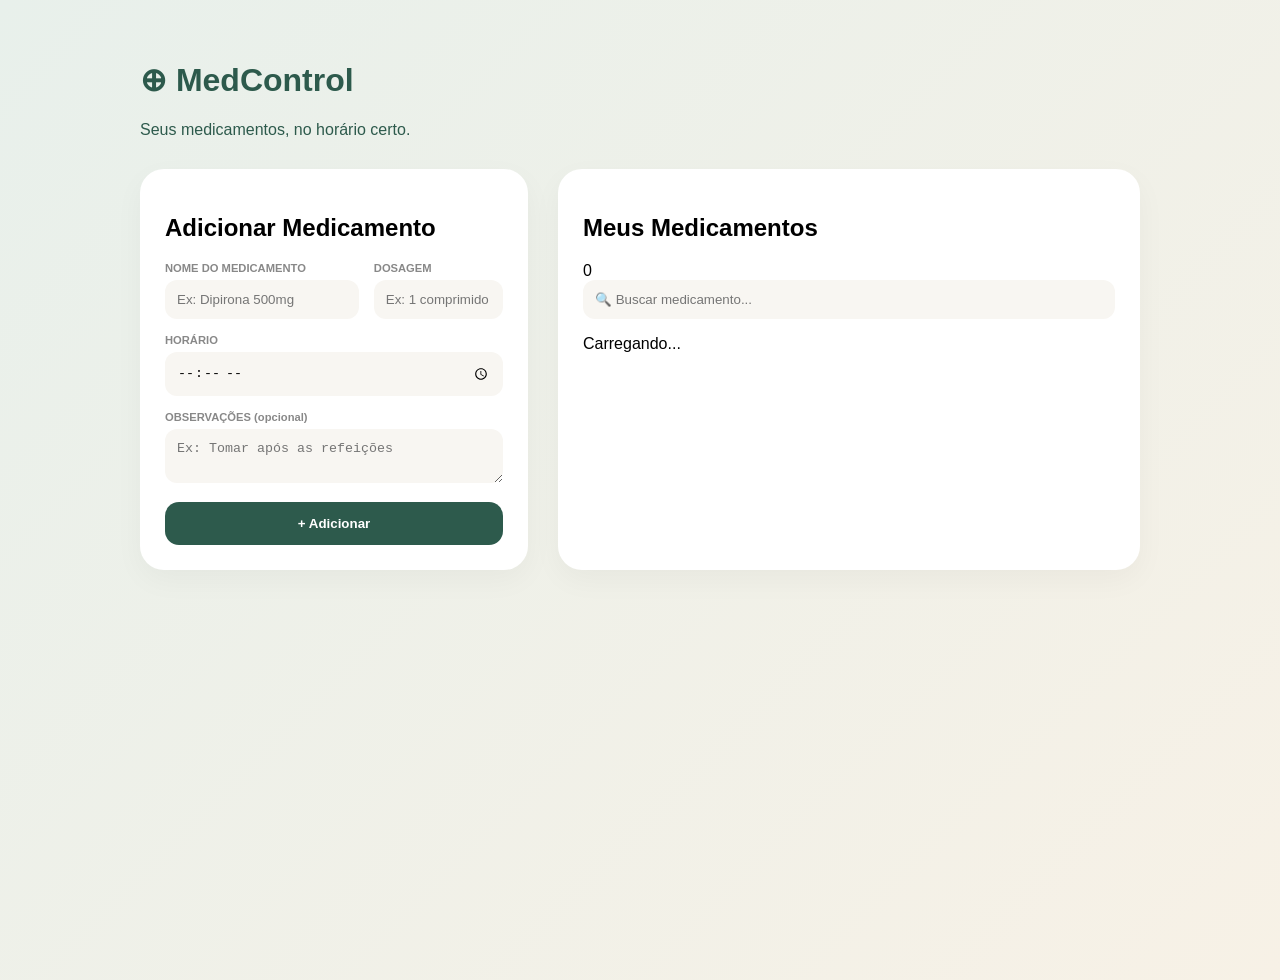
==== commit ad0f0387: "Finalizando interface com modal de exclusao" ====
--- a/frontend/index.html
+++ b/frontend/index.html
@@ -27,17 +27,14 @@
                             <input type="text" id="dosagem" placeholder="Ex: 1 comprimido" required>
                         </div>
                     </div>
-
                     <div class="input-group">
                         <label>HORÁRIO</label>
                         <input type="time" id="horario" required>
                     </div>
-
                     <div class="input-group">
                         <label>OBSERVAÇÕES <span class="optional">(opcional)</span></label>
                         <textarea id="observacoes" placeholder="Ex: Tomar após as refeições"></textarea>
                     </div>
-
                     <button type="submit" id="btn-submit">+ Adicionar</button>
                 </form>
             </section>
@@ -47,17 +44,27 @@
                     <h2>Meus Medicamentos</h2>
                     <span id="contador-meds" class="badge">0</span>
                 </div>
-                
                 <div class="search-bar">
                     <input type="text" placeholder="🔍 Buscar medicamento...">
                 </div>
-
                 <div id="lista-medicamentos">
-                    <p class="empty-state">Nenhum medicamento cadastrado.</p>
+                    <p class="empty-state">Carregando...</p>
                 </div>
             </section>
         </div>
     </div>
+
+    <div id="modal-confirmacao" class="modal">
+        <div class="modal-content">
+            <h3>Excluir Medicamento?</h3>
+            <p>Esta ação removerá o registro permanentemente.</p>
+            <div class="modal-buttons">
+                <button id="btn-cancelar-modal" class="btn-modal-cancelar">Cancelar</button>
+                <button id="btn-confirmar-exclusao" class="btn-modal-excluir">Excluir</button>
+            </div>
+        </div>
+    </div>
+
     <script src="script.js"></script>
 </body>
 </html>
--- a/frontend/style.css
+++ b/frontend/style.css
@@ -1,11 +1,11 @@
 :root {
     --primary: #2d5a4c;
+    --danger: #ff4d4d;
     --bg-gradient: linear-gradient(135deg, #e8f0eb 0%, #f7f1e6 100%);
-    --card-bg: #ffffff;
 }
 
 body {
-    font-family: 'Segoe UI', system-ui, sans-serif;
+    font-family: 'Segoe UI', sans-serif;
     background: var(--bg-gradient);
     margin: 0;
     min-height: 100vh;
@@ -15,86 +15,52 @@
 }
 
 .dashboard { width: 100%; max-width: 1000px; }
-
 .main-header { margin-bottom: 30px; color: var(--primary); }
-.main-header h1 { margin: 0; display: flex; align-items: center; gap: 10px; }
-.main-header p { margin: 5px 0; opacity: 0.7; font-size: 0.9rem; }
-
-.content-wrapper {
-    display: grid;
-    grid-template-columns: 1fr 1.5fr; /* Cria as duas colunas */
-    gap: 30px;
-    align-items: start;
-}
+.content-wrapper { display: grid; grid-template-columns: 1fr 1.5fr; gap: 30px; }
 
 .card {
-    background: var(--card-bg);
+    background: white;
     padding: 25px;
     border-radius: 24px;
     box-shadow: 0 10px 30px rgba(0,0,0,0.04);
 }
 
-h2 { font-size: 1.1rem; color: #333; margin-top: 0; margin-bottom: 20px; }
+.input-row { display: grid; grid-template-columns: 1.5fr 1fr; gap: 15px; }
+.input-group { margin-bottom: 15px; }
+label { display: block; font-size: 0.7rem; font-weight: bold; color: #888; margin-bottom: 6px; }
 
-.input-group { margin-bottom: 15px; }
-.input-row { display: grid; grid-template-columns: 1.5fr 1fr; gap: 15px; }
-
-label {
-    display: block;
-    font-size: 0.7rem;
-    font-weight: bold;
-    color: #888;
-    margin-bottom: 6px;
+input, textarea {
+    width: 100%; padding: 12px; background: #f8f6f2;
+    border: none; border-radius: 12px; box-sizing: border-box;
 }
 
-input, textarea {
-    width: 100%;
-    padding: 12px;
-    background: #f8f6f2;
-    border: none;
-    border-radius: 12px;
-    font-size: 0.9rem;
-    box-sizing: border-box;
+button#btn-submit {
+    width: 100%; padding: 14px; background: var(--primary);
+    color: white; border: none; border-radius: 14px; font-weight: bold; cursor: pointer;
 }
 
-button {
-    width: 100%;
-    padding: 14px;
-    background: var(--primary);
-    color: white;
-    border: none;
-    border-radius: 14px;
-    font-weight: bold;
-    cursor: pointer;
-    margin-top: 10px;
-    transition: transform 0.2s;
+/* Itens da Lista */
+.medicamento-item {
+    display: flex; justify-content: space-between; align-items: center;
+    padding: 15px; background: #fff; border-bottom: 1px solid #f0f0f0;
 }
 
-button:active { transform: scale(0.98); }
+.btn-delete { background: none; color: var(--danger); border: none; cursor: pointer; font-weight: bold; }
 
-/* Estilo da Lista */
-.list-header { display: flex; justify-content: space-between; align-items: center; }
-.badge { background: #e0ece6; color: var(--primary); padding: 4px 12px; border-radius: 20px; font-size: 0.8rem; font-weight: bold; }
-
-.search-bar { margin-bottom: 20px; }
-
-.medicamento-item {
-    display: flex;
-    justify-content: space-between;
-    padding: 15px;
-    background: #fff;
-    border-bottom: 1px solid #f0f0f0;
-    align-items: center;
+/* Modal Styles */
+.modal {
+    display: none; position: fixed; top: 0; left: 0; width: 100%; height: 100%;
+    background: rgba(0,0,0,0.4); backdrop-filter: blur(4px); z-index: 1000;
+    justify-content: center; align-items: center;
 }
 
-.btn-delete {
-    background: none;
-    color: #ff4d4d;
-    width: auto;
-    padding: 5px;
+.modal-content {
+    background: white; padding: 30px; border-radius: 20px; text-align: center;
+    max-width: 320px; width: 90%;
 }
 
-/* Responsivo para celular */
-@media (max-width: 800px) {
-    .content-wrapper { grid-template-columns: 1fr; }
-}+.modal-buttons { display: flex; gap: 15px; margin-top: 25px; }
+.btn-modal-cancelar { background: #eee; color: #666; border: none; padding: 12px; border-radius: 10px; flex: 1; cursor: pointer; }
+.btn-modal-excluir { background: var(--danger); color: white; border: none; padding: 12px; border-radius: 10px; flex: 1; cursor: pointer; font-weight: bold; }
+
+@media (max-width: 800px) { .content-wrapper { grid-template-columns: 1fr; } }
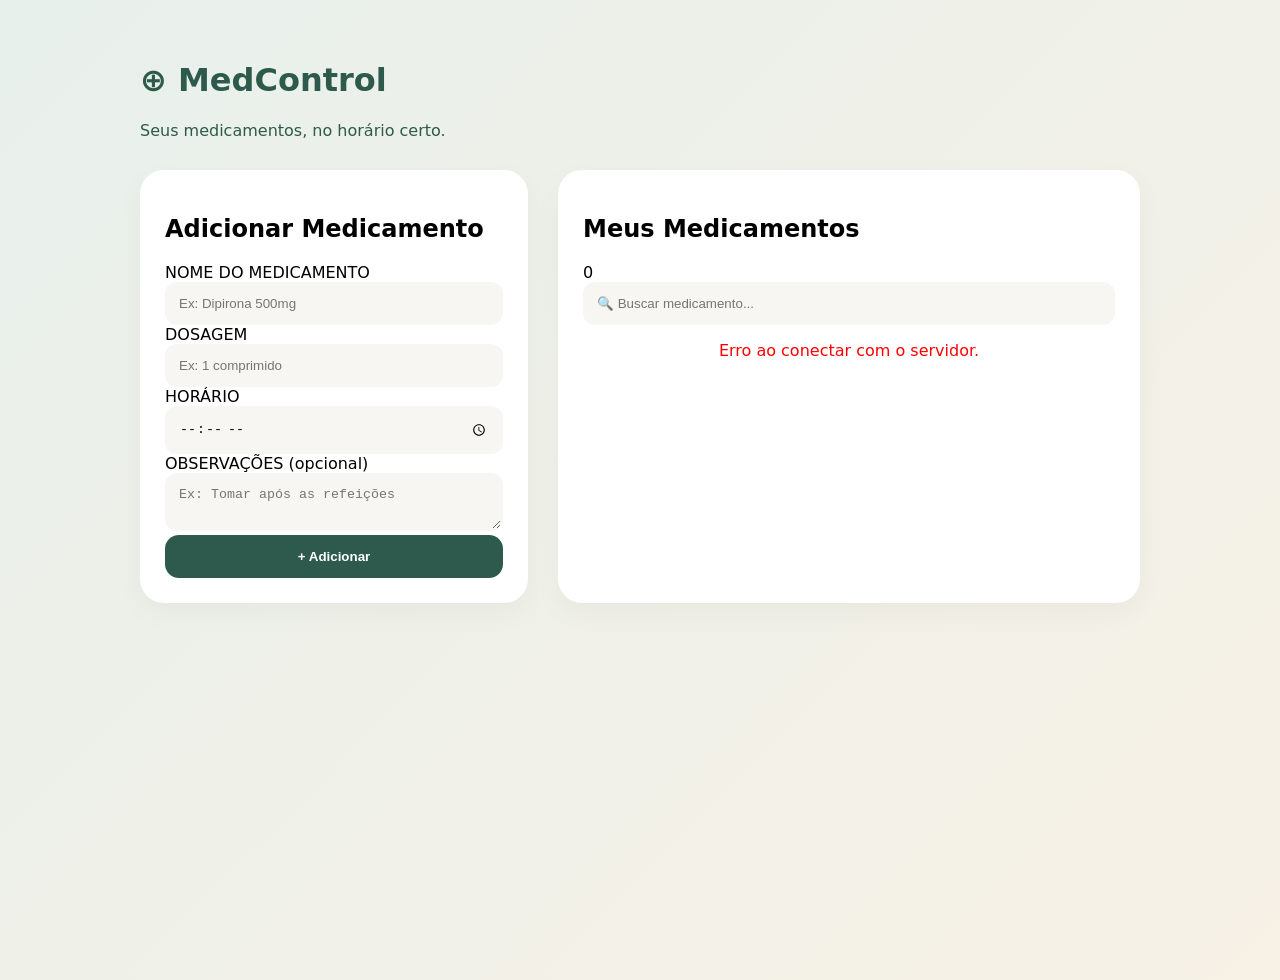
==== commit c473225f: "Melhoria visual do botão de exclusão e modal de confirmação premium" ====
--- a/frontend/index.html
+++ b/frontend/index.html
@@ -56,11 +56,12 @@
 
     <div id="modal-confirmacao" class="modal">
         <div class="modal-content">
-            <h3>Excluir Medicamento?</h3>
-            <p>Esta ação removerá o registro permanentemente.</p>
+            <div class="modal-icon">⚠️</div>
+            <h3>Tem certeza?</h3>
+            <p>Você está prestes a excluir este medicamento da sua lista de controle.</p>
             <div class="modal-buttons">
-                <button id="btn-cancelar-modal" class="btn-modal-cancelar">Cancelar</button>
-                <button id="btn-confirmar-exclusao" class="btn-modal-excluir">Excluir</button>
+                <button id="btn-cancelar-modal" class="btn-modal-cancelar">Voltar</button>
+                <button id="btn-confirmar-exclusao" class="btn-modal-excluir">Sim, excluir</button>
             </div>
         </div>
     </div>
--- a/frontend/style.css
+++ b/frontend/style.css
@@ -1,11 +1,15 @@
 :root {
     --primary: #2d5a4c;
+    --primary-hover: #1e3d33;
     --danger: #ff4d4d;
+    --danger-light: #fff5f5;
+    --text-main: #333;
+    --text-light: #888;
     --bg-gradient: linear-gradient(135deg, #e8f0eb 0%, #f7f1e6 100%);
 }
 
 body {
-    font-family: 'Segoe UI', sans-serif;
+    font-family: 'Segoe UI', system-ui, sans-serif;
     background: var(--bg-gradient);
     margin: 0;
     min-height: 100vh;
@@ -25,42 +29,80 @@
     box-shadow: 0 10px 30px rgba(0,0,0,0.04);
 }
 
-.input-row { display: grid; grid-template-columns: 1.5fr 1fr; gap: 15px; }
-.input-group { margin-bottom: 15px; }
-label { display: block; font-size: 0.7rem; font-weight: bold; color: #888; margin-bottom: 6px; }
-
+/* Inputs e Botão Adicionar */
 input, textarea {
     width: 100%; padding: 12px; background: #f8f6f2;
-    border: none; border-radius: 12px; box-sizing: border-box;
+    border: 2px solid transparent; border-radius: 12px; box-sizing: border-box;
+    transition: all 0.3s;
 }
+input:focus { border-color: var(--primary); outline: none; background: white; }
 
 button#btn-submit {
     width: 100%; padding: 14px; background: var(--primary);
-    color: white; border: none; border-radius: 14px; font-weight: bold; cursor: pointer;
+    color: white; border: none; border-radius: 14px; font-weight: bold; 
+    cursor: pointer; transition: background 0.3s;
+}
+button#btn-submit:hover { background: var(--primary-hover); }
+
+/* Estilo do Item na Lista */
+.medicamento-item {
+    display: flex; justify-content: space-between; align-items: center;
+    padding: 18px; background: #fff; border-bottom: 1px solid #f0f0f0;
+    transition: background 0.2s;
+}
+.medicamento-item:hover { background: #fafafa; }
+
+/* Botão de Excluir (O "X") */
+.btn-delete {
+    background: var(--danger-light);
+    color: var(--danger);
+    border: none;
+    width: 32px;
+    height: 32px;
+    border-radius: 50%;
+    cursor: pointer;
+    font-size: 14px;
+    display: flex;
+    align-items: center;
+    justify-content: center;
+    transition: all 0.3s;
+}
+.btn-delete:hover {
+    background: var(--danger);
+    color: white;
+    transform: rotate(90deg);
 }
 
-/* Itens da Lista */
-.medicamento-item {
-    display: flex; justify-content: space-between; align-items: center;
-    padding: 15px; background: #fff; border-bottom: 1px solid #f0f0f0;
-}
-
-.btn-delete { background: none; color: var(--danger); border: none; cursor: pointer; font-weight: bold; }
-
-/* Modal Styles */
+/* Modal de Confirmação */
 .modal {
     display: none; position: fixed; top: 0; left: 0; width: 100%; height: 100%;
-    background: rgba(0,0,0,0.4); backdrop-filter: blur(4px); z-index: 1000;
+    background: rgba(45, 90, 76, 0.2); backdrop-filter: blur(8px); z-index: 1000;
     justify-content: center; align-items: center;
 }
 
 .modal-content {
-    background: white; padding: 30px; border-radius: 20px; text-align: center;
-    max-width: 320px; width: 90%;
+    background: white; padding: 40px; border-radius: 28px; text-align: center;
+    max-width: 350px; width: 90%; box-shadow: 0 20px 40px rgba(0,0,0,0.1);
 }
 
-.modal-buttons { display: flex; gap: 15px; margin-top: 25px; }
-.btn-modal-cancelar { background: #eee; color: #666; border: none; padding: 12px; border-radius: 10px; flex: 1; cursor: pointer; }
-.btn-modal-excluir { background: var(--danger); color: white; border: none; padding: 12px; border-radius: 10px; flex: 1; cursor: pointer; font-weight: bold; }
+.modal-icon { font-size: 40px; margin-bottom: 15px; }
+.modal-content h3 { margin: 0; color: var(--text-main); font-size: 1.4rem; }
+.modal-content p { color: var(--text-light); line-height: 1.5; margin: 10px 0 25px; }
+
+.modal-buttons { display: flex; gap: 12px; }
+
+.btn-modal-cancelar {
+    background: #f0f2f0; color: #555; border: none; padding: 14px;
+    border-radius: 14px; flex: 1; cursor: pointer; font-weight: 600;
+    transition: background 0.3s;
+}
+.btn-modal-cancelar:hover { background: #e2e5e2; }
+
+.btn-modal-excluir {
+    background: var(--danger); color: white; border: none; padding: 14px;
+    border-radius: 14px; flex: 1; cursor: pointer; font-weight: bold;
+    transition: opacity 0.3s;
+}
+.btn-modal-excluir:hover { opacity: 0.9; }
 
 @media (max-width: 800px) { .content-wrapper { grid-template-columns: 1fr; } }
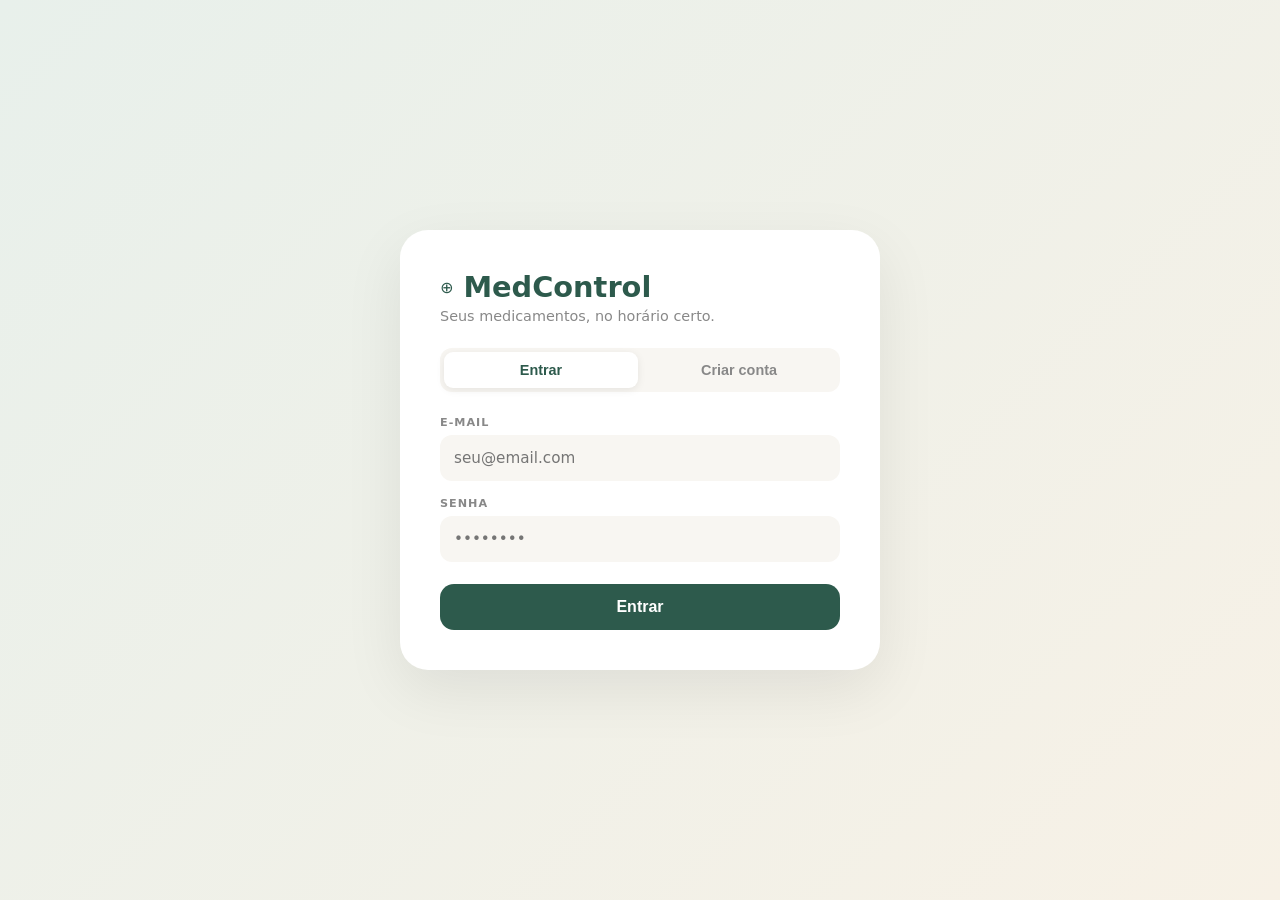
==== commit 9b0b754c: "feat: adiciona autenticação JWT" ====
--- a/frontend/index.html
+++ b/frontend/index.html
@@ -7,10 +7,70 @@
     <link rel="stylesheet" href="style.css">
 </head>
 <body>
-    <div class="dashboard">
+
+    <!-- ===================== TELA DE LOGIN / CADASTRO ===================== -->
+    <div id="tela-auth" class="auth-overlay">
+        <div class="auth-box">
+
+            <div class="auth-logo">
+                <span class="logo-icon">⊕</span>
+                <h1>MedControl</h1>
+            </div>
+            <p class="auth-sub">Seus medicamentos, no horário certo.</p>
+
+            <!-- Abas -->
+            <div class="auth-tabs">
+                <button class="auth-tab active" id="tab-login" onclick="mostrarAba('login')">Entrar</button>
+                <button class="auth-tab" id="tab-cadastro" onclick="mostrarAba('cadastro')">Criar conta</button>
+            </div>
+
+            <!-- Formulário de Login -->
+            <div id="form-login">
+                <div class="input-group">
+                    <label>E-MAIL</label>
+                    <input type="email" id="login-email" placeholder="seu@email.com" autocomplete="email">
+                </div>
+                <div class="input-group">
+                    <label>SENHA</label>
+                    <input type="password" id="login-senha" placeholder="••••••••" autocomplete="current-password">
+                </div>
+                <p id="erro-login" class="erro-msg" style="display:none"></p>
+                <button class="btn-auth-pri" id="btn-entrar" onclick="entrar()">Entrar</button>
+            </div>
+
+            <!-- Formulário de Cadastro -->
+            <div id="form-cadastro" style="display:none">
+                <div class="input-group">
+                    <label>SEU NOME</label>
+                    <input type="text" id="cad-nome" placeholder="Ex: Maria">
+                </div>
+                <div class="input-group">
+                    <label>E-MAIL</label>
+                    <input type="email" id="cad-email" placeholder="seu@email.com" autocomplete="email">
+                </div>
+                <div class="input-group">
+                    <label>SENHA</label>
+                    <input type="password" id="cad-senha" placeholder="Mínimo 6 caracteres" autocomplete="new-password">
+                </div>
+                <p id="erro-cadastro" class="erro-msg" style="display:none"></p>
+                <p id="sucesso-cadastro" class="sucesso-msg" style="display:none">✅ Conta criada! Faça login.</p>
+                <button class="btn-auth-pri" id="btn-cadastrar" onclick="cadastrar()">Criar conta</button>
+            </div>
+
+        </div>
+    </div>
+
+    <!-- ===================== DASHBOARD PRINCIPAL ===================== -->
+    <div class="dashboard" id="dashboard" style="display:none">
         <header class="main-header">
-            <h1><span class="logo-icon">⊕</span> MedControl</h1>
-            <p>Seus medicamentos, no horário certo.</p>
+            <div>
+                <h1><span class="logo-icon">⊕</span> MedControl</h1>
+                <p>Seus medicamentos, no horário certo.</p>
+            </div>
+            <div class="user-badge">
+                <span id="usuario-email-header"></span>
+                <button class="btn-logout" onclick="sair()">Sair</button>
+            </div>
         </header>
 
         <div class="content-wrapper">
@@ -45,7 +105,7 @@
                     <span id="contador-meds" class="badge">0</span>
                 </div>
                 <div class="search-bar">
-                    <input type="text" placeholder="🔍 Buscar medicamento...">
+                    <input type="text" id="busca" placeholder="🔍 Buscar medicamento..." oninput="filtrarBusca()">
                 </div>
                 <div id="lista-medicamentos">
                     <p class="empty-state">Carregando...</p>
@@ -54,6 +114,7 @@
         </div>
     </div>
 
+    <!-- Modal de confirmação de exclusão -->
     <div id="modal-confirmacao" class="modal">
         <div class="modal-content">
             <div class="modal-icon">⚠️</div>
--- a/frontend/style.css
+++ b/frontend/style.css
@@ -16,10 +16,163 @@
     display: flex;
     justify-content: center;
     padding: 40px 20px;
-}
+    box-sizing: border-box;
+}
+
+/* ============================================================
+   TELA DE LOGIN / CADASTRO
+   ============================================================ */
+
+.auth-overlay {
+    position: fixed;
+    inset: 0;
+    background: var(--bg-gradient);
+    display: flex;
+    justify-content: center;
+    align-items: center;
+    z-index: 9999;
+    padding: 20px;
+}
+
+.auth-box {
+    background: white;
+    border-radius: 28px;
+    padding: 40px;
+    width: 100%;
+    max-width: 400px;
+    box-shadow: 0 20px 60px rgba(0,0,0,0.08);
+}
+
+.auth-logo {
+    display: flex;
+    align-items: center;
+    gap: 10px;
+    margin-bottom: 4px;
+}
+
+.auth-logo h1 {
+    margin: 0;
+    color: var(--primary);
+    font-size: 1.8rem;
+}
+
+.auth-sub {
+    color: var(--text-light);
+    margin: 0 0 24px 0;
+    font-size: 0.9rem;
+}
+
+/* Abas */
+.auth-tabs {
+    display: flex;
+    background: #f8f6f2;
+    border-radius: 12px;
+    padding: 4px;
+    margin-bottom: 24px;
+    gap: 4px;
+}
+
+.auth-tab {
+    flex: 1;
+    padding: 10px;
+    border: none;
+    border-radius: 9px;
+    background: transparent;
+    color: var(--text-light);
+    font-weight: 600;
+    font-size: 0.9rem;
+    cursor: pointer;
+    transition: all 0.2s;
+}
+
+.auth-tab.active {
+    background: white;
+    color: var(--primary);
+    box-shadow: 0 2px 8px rgba(0,0,0,0.08);
+}
+
+/* Botão principal de auth */
+.btn-auth-pri {
+    width: 100%;
+    padding: 14px;
+    background: var(--primary);
+    color: white;
+    border: none;
+    border-radius: 14px;
+    font-weight: bold;
+    font-size: 1rem;
+    cursor: pointer;
+    transition: background 0.2s;
+    margin-top: 6px;
+}
+
+.btn-auth-pri:hover { background: var(--primary-hover); }
+.btn-auth-pri:disabled { opacity: 0.6; cursor: not-allowed; }
+
+/* Mensagens de erro / sucesso */
+.erro-msg {
+    color: var(--danger);
+    font-size: 0.85rem;
+    background: var(--danger-light);
+    padding: 10px 14px;
+    border-radius: 10px;
+    margin: 0 0 10px 0;
+}
+
+.sucesso-msg {
+    color: #2d5a4c;
+    font-size: 0.85rem;
+    background: #eaf4ef;
+    padding: 10px 14px;
+    border-radius: 10px;
+    margin: 0 0 10px 0;
+}
+
+/* ============================================================
+   DASHBOARD
+   ============================================================ */
 
 .dashboard { width: 100%; max-width: 1000px; }
-.main-header { margin-bottom: 30px; color: var(--primary); }
+
+.main-header {
+    margin-bottom: 30px;
+    color: var(--primary);
+    display: flex;
+    justify-content: space-between;
+    align-items: center;
+}
+
+.main-header h1 { margin: 0 0 4px 0; }
+.main-header > div > p { margin: 0; color: var(--text-light); font-size: 0.9rem; }
+
+.user-badge {
+    display: flex;
+    align-items: center;
+    gap: 12px;
+    background: white;
+    padding: 10px 16px;
+    border-radius: 50px;
+    box-shadow: 0 4px 14px rgba(0,0,0,0.06);
+    font-weight: 600;
+    color: var(--primary);
+    font-size: 0.85rem;
+    white-space: nowrap;
+}
+
+.btn-logout {
+    background: var(--danger-light);
+    color: var(--danger);
+    border: none;
+    padding: 6px 14px;
+    border-radius: 20px;
+    cursor: pointer;
+    font-weight: 600;
+    font-size: 0.8rem;
+    transition: all 0.2s;
+}
+
+.btn-logout:hover { background: var(--danger); color: white; }
+
 .content-wrapper { display: grid; grid-template-columns: 1fr 1.5fr; gap: 30px; }
 
 .card {
@@ -29,30 +182,94 @@
     box-shadow: 0 10px 30px rgba(0,0,0,0.04);
 }
 
-/* Inputs e Botão Adicionar */
+.logo-icon { color: var(--primary); }
+
+/* Inputs */
+label {
+    display: block;
+    font-size: 0.7rem;
+    font-weight: 700;
+    letter-spacing: 1px;
+    color: var(--text-light);
+    margin-bottom: 6px;
+}
+
+.optional { font-weight: 400; text-transform: none; letter-spacing: 0; }
+
+.input-group { margin-bottom: 16px; }
+
+.input-row {
+    display: grid;
+    grid-template-columns: 1fr 1fr;
+    gap: 12px;
+}
+
 input, textarea {
-    width: 100%; padding: 12px; background: #f8f6f2;
-    border: 2px solid transparent; border-radius: 12px; box-sizing: border-box;
+    width: 100%;
+    padding: 12px;
+    background: #f8f6f2;
+    border: 2px solid transparent;
+    border-radius: 12px;
+    box-sizing: border-box;
     transition: all 0.3s;
-}
-input:focus { border-color: var(--primary); outline: none; background: white; }
+    font-family: inherit;
+    font-size: 0.95rem;
+}
+
+input:focus, textarea:focus {
+    border-color: var(--primary);
+    outline: none;
+    background: white;
+}
 
 button#btn-submit {
-    width: 100%; padding: 14px; background: var(--primary);
-    color: white; border: none; border-radius: 14px; font-weight: bold; 
-    cursor: pointer; transition: background 0.3s;
-}
+    width: 100%;
+    padding: 14px;
+    background: var(--primary);
+    color: white;
+    border: none;
+    border-radius: 14px;
+    font-weight: bold;
+    font-size: 1rem;
+    cursor: pointer;
+    transition: background 0.3s;
+}
+
 button#btn-submit:hover { background: var(--primary-hover); }
-
-/* Estilo do Item na Lista */
+button#btn-submit:disabled { opacity: 0.6; cursor: not-allowed; }
+
+/* Lista */
+.list-header {
+    display: flex;
+    align-items: center;
+    gap: 10px;
+    margin-bottom: 16px;
+}
+
+.list-header h2 { margin: 0; }
+
+.badge {
+    background: var(--primary);
+    color: white;
+    border-radius: 50px;
+    padding: 2px 10px;
+    font-size: 0.8rem;
+    font-weight: 700;
+}
+
+.search-bar { margin-bottom: 10px; }
+
 .medicamento-item {
-    display: flex; justify-content: space-between; align-items: center;
-    padding: 18px; background: #fff; border-bottom: 1px solid #f0f0f0;
+    display: flex;
+    justify-content: space-between;
+    align-items: center;
+    padding: 18px;
+    border-bottom: 1px solid #f0f0f0;
     transition: background 0.2s;
 }
+
 .medicamento-item:hover { background: #fafafa; }
 
-/* Botão de Excluir (O "X") */
 .btn-delete {
     background: var(--danger-light);
     color: var(--danger);
@@ -66,29 +283,40 @@
     align-items: center;
     justify-content: center;
     transition: all 0.3s;
-}
+    flex-shrink: 0;
+}
+
 .btn-delete:hover {
     background: var(--danger);
     color: white;
     transform: rotate(90deg);
 }
 
-/* Modal de Confirmação */
+/* Modal */
 .modal {
-    display: none; position: fixed; top: 0; left: 0; width: 100%; height: 100%;
-    background: rgba(45, 90, 76, 0.2); backdrop-filter: blur(8px); z-index: 1000;
-    justify-content: center; align-items: center;
+    display: none;
+    position: fixed;
+    inset: 0;
+    background: rgba(45, 90, 76, 0.2);
+    backdrop-filter: blur(8px);
+    z-index: 1000;
+    justify-content: center;
+    align-items: center;
 }
 
 .modal-content {
-    background: white; padding: 40px; border-radius: 28px; text-align: center;
-    max-width: 350px; width: 90%; box-shadow: 0 20px 40px rgba(0,0,0,0.1);
+    background: white;
+    padding: 40px;
+    border-radius: 28px;
+    text-align: center;
+    max-width: 350px;
+    width: 90%;
+    box-shadow: 0 20px 40px rgba(0,0,0,0.1);
 }
 
 .modal-icon { font-size: 40px; margin-bottom: 15px; }
 .modal-content h3 { margin: 0; color: var(--text-main); font-size: 1.4rem; }
 .modal-content p { color: var(--text-light); line-height: 1.5; margin: 10px 0 25px; }
-
 .modal-buttons { display: flex; gap: 12px; }
 
 .btn-modal-cancelar {
@@ -105,4 +333,11 @@
 }
 .btn-modal-excluir:hover { opacity: 0.9; }
 
-@media (max-width: 800px) { .content-wrapper { grid-template-columns: 1fr; } }+/* Responsivo */
+@media (max-width: 800px) {
+    body { padding: 20px 16px; }
+    .content-wrapper { grid-template-columns: 1fr; }
+    .main-header { flex-direction: column; align-items: flex-start; gap: 12px; }
+    .input-row { grid-template-columns: 1fr; }
+    .user-badge { font-size: 0.75rem; }
+}
